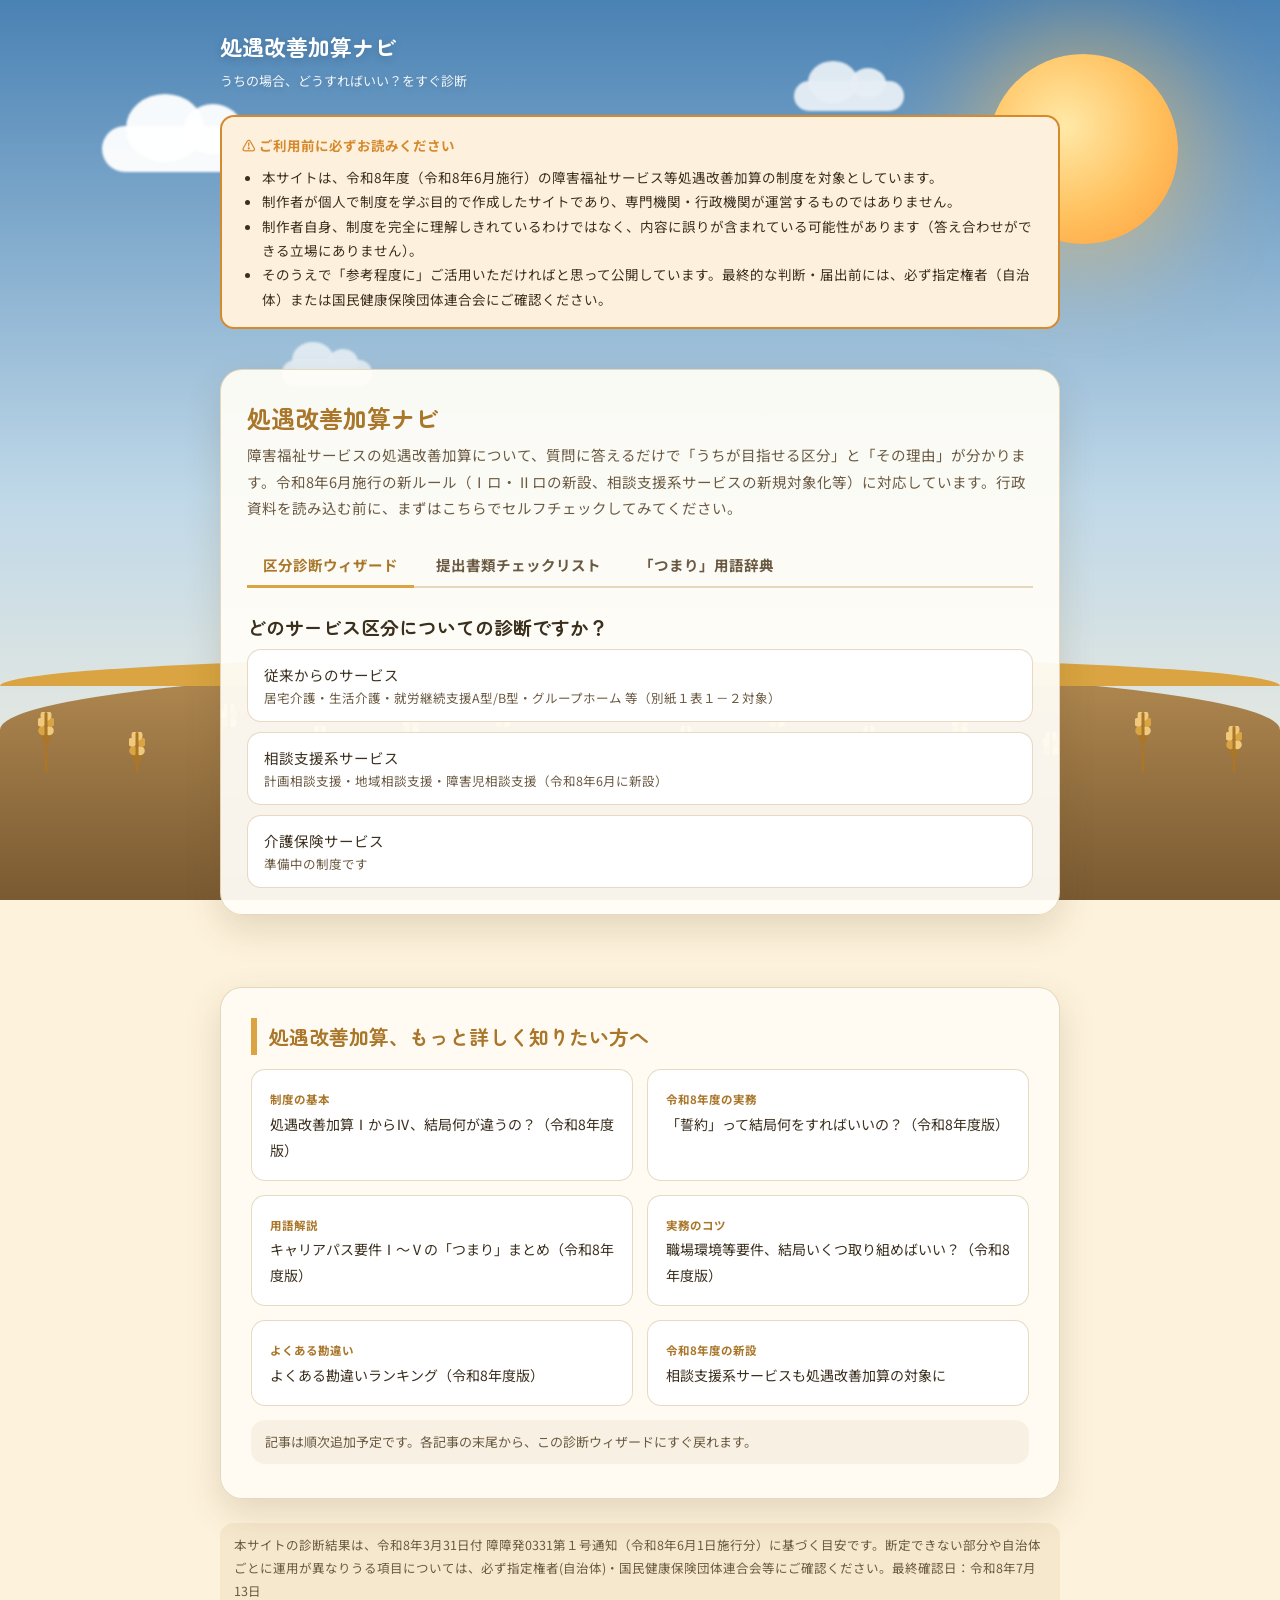
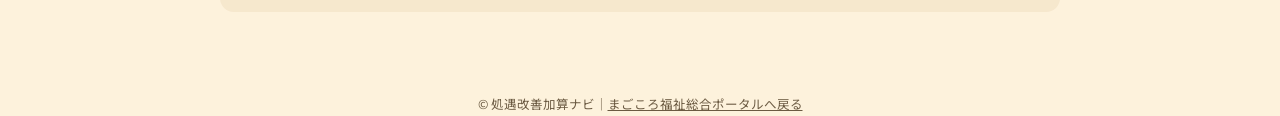
==== index.html @ 767fd391 "Update index.html" ====
<!DOCTYPE html>
<html lang="ja">
<head>
<meta charset="UTF-8">
<meta name="viewport" content="width=device-width, initial-scale=1.0">
<title>処遇改善加算ナビ｜うちの場合どうすればいいか、すぐ分かる（令和8年度版）</title>
<meta name="description" content="障害福祉サービスの処遇改善加算(Ⅰイ・Ⅰロ・Ⅱイ・Ⅱロ・Ⅲ・Ⅳ、令和8年度改定対応)、うちの事業所はどの区分を目指せばいいか、質問に答えるだけで診断できる無料ツールです。相談支援系サービスの新規対象化にも対応。">

<!-- ▼テスト中はnoindexを必ず設置。本番反映時にこの行を削除 -->
<meta name="robots" content="noindex, nofollow">

<!-- ▼正規URL(仮)。サブドメイン確定後、一括で本番URLに置換 -->
<link rel="canonical" href="https://shogu-kaizen.pray-power-is-god-and-cocoro.com/">

<!-- ▼favicon(ファイルは後日追加予定。設置コードのみ先行) -->
<link rel="icon" href="favicon.ico" type="image/x-icon">

<link rel="preconnect" href="https://fonts.googleapis.com">
<link rel="preconnect" href="https://fonts.gstatic.com" crossorigin>
<link href="https://fonts.googleapis.com/css2?family=Zen+Maru+Gothic:wght@500;700&family=Noto+Sans+JP:wght@400;500;700&display=swap" rel="stylesheet">

<link rel="stylesheet" href="style.css?v=2">
</head>
<body>

<!-- 背景シーン(固定・パララックス) -->
<div id="bg-scene" aria-hidden="true">
  <div class="parallax-sky">
    <div class="sun-glow"></div>
    <div class="cloud cloud-a"></div>
    <div class="cloud cloud-b"></div>
    <div class="cloud cloud-c"></div>
    <div class="cloud cloud-d"></div>
  </div>
  <div class="parallax-ground">
    <div class="ground"></div>
    <div class="grain-row" id="grain-row"><!-- JSで稲穂を生成 --></div>
  </div>
</div>

<header class="site-header">
  <div class="brand">
    処遇改善加算ナビ
    <span>うちの場合、どうすればいい？をすぐ診断</span>
  </div>
</header>

<div class="disclaimer-banner">
  <div class="inner">
    <strong>⚠️ ご利用前に必ずお読みください</strong>
    <ul>
      <li>本サイトは、令和8年度（令和8年6月施行）の障害福祉サービス等処遇改善加算の制度を対象としています。</li>
      <li>制作者が個人で制度を学ぶ目的で作成したサイトであり、専門機関・行政機関が運営するものではありません。</li>
      <li>制作者自身、制度を完全に理解しきれているわけではなく、内容に誤りが含まれている可能性があります（答え合わせができる立場にありません）。</li>
      <li>そのうえで「参考程度に」ご活用いただければと思って公開しています。最終的な判断・届出前には、必ず指定権者（自治体）または国民健康保険団体連合会にご確認ください。</li>
    </ul>
  </div>
</div>

<main class="wrap">

  <section class="tool-card">
    <h1>処遇改善加算ナビ</h1>
    <p class="lede">障害福祉サービスの処遇改善加算について、質問に答えるだけで「うちが目指せる区分」と「その理由」が分かります。令和8年6月施行の新ルール（Ⅰロ・Ⅱロの新設、相談支援系サービスの新規対象化等）に対応しています。行政資料を読み込む前に、まずはこちらでセルフチェックしてみてください。</p>

    <div class="tab-nav" role="tablist">
      <button class="tab-btn is-active" data-tab="wizard" role="tab" aria-selected="true">区分診断ウィザード</button>
      <button class="tab-btn" data-tab="checklist" role="tab" aria-selected="false">提出書類チェックリスト</button>
      <button class="tab-btn" data-tab="glossary" role="tab" aria-selected="false">「つまり」用語辞典</button>
    </div>

    <!-- ① 区分診断ウィザード -->
    <div class="tab-panel is-active" id="panel-wizard">
      <div id="wizard-root"><!-- script.jsが描画 --></div>
    </div>

    <!-- ② 提出書類チェックリスト -->
    <div class="tab-panel" id="panel-checklist">
      <div id="checklist-root"><!-- script.jsが描画 --></div>
    </div>

    <!-- ③ 「つまり」用語辞典(先行で数語のみ設置) -->
    <div class="tab-panel" id="panel-glossary">
      <div class="accordion-group">
        <details class="glossary-item">
          <summary>キャリアパス要件Ⅰとは</summary>
          <p>正式には「任用要件・賃金体系の整備等」。つまり――役職や職務内容に応じて「誰がどう昇進していくか」「給与はどう決まるか」を、書面のルールとして決めて、全職員に周知しておくことです。就業規則や内規に明文化されていることが条件になります。令和8年度は、⑧令和8年度特例要件を満たす事業所に限り、誓約による猶予が使えます。</p>
        </details>
        <details class="glossary-item">
          <summary>「誓約」とは（令和8年度は条件つきに変更）</summary>
          <p>つまり――「今はまだ要件を満たしていないけれど、令和9年3月末までに整備します」と計画書で約束することです。ただし令和8年度は、キャリアパス要件Ⅰ〜Ⅲと職場環境等要件（全体14以上の水準）の誓約は、「⑧令和8年度特例要件」を満たす事業所に限られます。一方、キャリアパス要件Ⅳ（460万円要件）と、職場環境等要件（全体8以上の水準）の誓約は、条件なくどの事業所でも使えます。令和7年度までとルールが変わっているので注意してください。</p>
        </details>
        <details class="glossary-item">
          <summary>令和8年度特例要件とは</summary>
          <p>つまり――Ⅰロ・Ⅱロという上位区分を目指すための追加要件です。「生産性向上の取組を5つ以上（うち⑱・㉑は必須）実施する」または「社会福祉連携推進法人に所属する」のいずれかに加えて、「処遇改善加算Ⅱロ相当額の2分の1以上を基本給等の改善に充てる」ことが必要です。この要件を満たすと、キャリアパス要件Ⅰ〜Ⅲや職場環境等要件（全体14以上水準）の誓約も使えるようになります。</p>
        </details>
        <details class="glossary-item">
          <summary>職場環境等要件とは</summary>
          <p>つまり――「入職促進」「資質向上」「両立支援」「腰痛対策」「やりがい醸成」「生産性向上」の区分ごとに、実際に取り組んでいることを一定数チェックする要件です。処遇改善加算Ⅲ・Ⅳは各区分1つ以上（生産性向上2つ以上）かつ全体で8以上、ⅠとⅡは各区分1つ以上（生産性向上2つ以上）かつ全体で14以上が必要です。</p>
        </details>
        <details class="glossary-item">
          <summary>キャリアパス要件Ⅱとは</summary>
          <p>正式には「研修の実施等」。つまり――職員と話し合いながら、資質向上の目標や研修計画を作り、実際に研修を行うか研修の機会を確保して、全職員に周知しておくことです。</p>
        </details>
        <details class="glossary-item">
          <summary>キャリアパス要件Ⅲとは</summary>
          <p>正式には「昇給の仕組みの整備等」。つまり――経験年数や資格、あるいは人事評価などの基準に基づいて、昇給する仕組みを設けておくことです。</p>
        </details>
        <details class="glossary-item">
          <summary>キャリアパス要件Ⅳとは（440万円→460万円に引き上げ）</summary>
          <p>つまり――事業所の中に、改善後の賃金が年額460万円以上となる職員を1人以上つくる、という要件です（令和7年度までは440万円でした）。誓約による猶予も使えます。また、職場環境等要件で「全体14以上」を実施していれば、この要件自体を満たしたものとみなす代替ルールが令和8年度から新設されました。</p>
        </details>
        <details class="glossary-item">
          <summary>キャリアパス要件Ⅴ(配置等要件)とは</summary>
          <p>つまり――福祉専門職員配置等加算（居宅介護・重度訪問介護・同行援護・行動援護の場合は特定事業所加算）の届出をしていることを指します。ただし、重度障害者等包括支援・施設入所支援・短期入所・就労定着支援・居宅訪問型児童発達支援・保育所等訪問支援の6サービスは、この要件自体が不要とされています。</p>
        </details>
        <details class="glossary-item">
          <summary>経験・技能のある福祉・介護職員とは</summary>
          <p>つまり――介護福祉士・社会福祉士・精神保健福祉士・保育士のいずれかの資格を持つ人や、サービス管理責任者・児童発達支援管理責任者・サービス提供責任者など、専門性の高い役割を担っている人のうち、勤続10年以上を基本とする職員のことです。賃金改善では、この人たちへの重点的な配分が基本とされています。</p>
        </details>
        <details class="glossary-item">
          <summary>相談支援系サービスの新規対象化とは</summary>
          <p>つまり――令和8年6月から、計画相談支援・地域相談支援・障害児相談支援が、初めて処遇改善加算の対象になったということです。加算率は一律5.1%で、「⑧令和8年度特例要件」または「キャリアパス要件Ⅰ・Ⅱ＋職場環境等要件（処遇改善加算Ⅳ準拠の水準）」のいずれかを満たせば算定できます。</p>
        </details>
      </div>
      <p class="disclaimer-note">用語辞典は今後追加していく予定です🌾 個別の記事ページでも、より詳しく解説しています。</p>
    </div>

  </section>

  <!-- ▼Googleアドセンス設置枠(1)：サイト公開・審査通過後にコメントを解除してください
  <div class="ad-section">
    <p class="ad-label">広告</p>
    <ins class="adsbygoogle"
         style="display:block; text-align:center;"
         data-ad-layout="in-article"
         data-ad-format="fluid"
         data-ad-client="ca-pub-2908004621823900"
         data-ad-slot="5820083954"></ins>
    <script>
         (adsbygoogle = window.adsbygoogle || []).push({});
    </script>
  </div>
  -->

  <!-- SEO記事への導線 -->
  <div class="article-flow">
    <section class="glass-section">
      <h2>処遇改善加算、もっと詳しく知りたい方へ</h2>
      <div class="article-card-grid">
        <a class="article-card" href="column-01.html">
          <span class="cat">制度の基本</span><br>
          処遇改善加算ⅠからⅣ、結局何が違うの？（令和8年度版）
        </a>
        <a class="article-card" href="column-02.html">
          <span class="cat">令和8年度の実務</span><br>
          「誓約」って結局何をすればいいの？（令和8年度版）
        </a>
        <a class="article-card" href="column-03.html">
          <span class="cat">用語解説</span><br>
          キャリアパス要件Ⅰ〜Ⅴの「つまり」まとめ（令和8年度版）
        </a>
        <a class="article-card" href="column-04.html">
          <span class="cat">実務のコツ</span><br>
          職場環境等要件、結局いくつ取り組めばいい？（令和8年度版）
        </a>
        <a class="article-card" href="column-05.html">
          <span class="cat">よくある勘違い</span><br>
          よくある勘違いランキング（令和8年度版）
        </a>
        <a class="article-card" href="column-06.html">
          <span class="cat">令和8年度の新設</span><br>
          相談支援系サービスも処遇改善加算の対象に
        </a>
      </div>
      <p class="section-note">記事は順次追加予定です。各記事の末尾から、この診断ウィザードにすぐ戻れます。</p>
    </section>
  </div>

  <p class="disclaimer-note" style="margin-top:24px;">
    本サイトの診断結果は、令和8年3月31日付 障障発0331第１号通知（令和8年6月1日施行分）に基づく目安です。断定できない部分や自治体ごとに運用が異なりうる項目については、必ず指定権者(自治体)・国民健康保険団体連合会等にご確認ください。最終確認日：令和8年7月13日
  </p>

</main>

<footer class="site-footer">
  <p>© 処遇改善加算ナビ｜<a href="https://for-welfare.pray-power-is-god-and-cocoro.com/portal/">まごころ福祉総合ポータルへ戻る</a></p>
</footer>

<button id="page-top" aria-label="トップに戻る">↑</button>

<script src="script.js"></script>
</body>
</html>
---- style.css ----
/* =========================================
   処遇改善加算ナビ｜style.css
   ベース：相談支援ノートのCSS構造を継承
   変更点：クローバー畑（緑）→ 稲穂畑（琥珀・黄金）テーマ
   「処遇改善（加算）＝実りを収穫する」イメージ
   ========================================= */

/* -----------------------------------------
   1. デザイントークン
   ----------------------------------------- */
:root {
  /* 空・太陽（実りの季節＝秋の夕方寄りの空に） */
  --sky-top:      #4A82B4;
  --sky-mid:      #BFD8E8;
  --sky-low:      #FDF2DC;
  --sun-core:     #FFE9A8;
  --sun-mid:      #FFC15E;
  --sun-edge:     #FF9D3D;

  /* 土手・大地 */
  --earth-top:    #B08850;
  --earth-bottom: #7A5A32;

  /* 稲穂（クローバーの代わり） */
  --grain-main:   #D9A441;
  --grain-dark:   #A9762A;
  --grain-light:  #F0C97A;

  /* テキスト・UI */
  --text-main:    #3B2F1E;
  --text-sub:     #6B5A42;
  --card-bg:      rgba(255, 253, 247, 0.94);
  --card-bg-soft: rgba(255, 253, 247, 0.86);
  --card-border:  rgba(169, 118, 42, 0.28);
  --accent:       #E8834A;
  --accent-dark:  #C96A36;
  --danger:       #C24B3F;
  --danger-bg:    #FBE8E5;
  --warn:         #D68A2E;
  --warn-bg:      #FDF1DE;
  --radius-lg:    22px;
  --radius-md:    14px;
  --shadow-card:  0 14px 36px rgba(90, 66, 30, 0.16);
  --section-gap:  72px;
}

/* -----------------------------------------
   2. リセット & ベース
   ----------------------------------------- */
*, *::before, *::after { box-sizing: border-box; margin: 0; padding: 0; }
html { scroll-behavior: smooth; }

body {
  font-family: "Noto Sans JP", "Hiragino Sans", Meiryo, sans-serif;
  color: var(--text-main);
  line-height: 1.85;
  font-size: 16px;
  background: var(--sky-low);
  overflow-x: hidden;
}

h1, h2, h3, .brand {
  font-family: "Zen Maru Gothic", "Noto Sans JP", sans-serif;
}

a { color: inherit; text-decoration: none; }
img, svg { max-width: 100%; display: block; }
button { font-family: inherit; cursor: pointer; }
input, select { font-family: inherit; }

.visually-hidden {
  position: absolute; width: 1px; height: 1px;
  overflow: hidden; clip: rect(0 0 0 0); white-space: nowrap;
}

/* -----------------------------------------
   3. 背景シーン（固定・パララックス）
   script.jsが .parallax-sky / .parallax-ground に
   スクロール量に応じたtransformを与え、奥行きを出す。
   ----------------------------------------- */
#bg-scene {
  position: fixed;
  top: 0; left: 0;
  width: 100vw;
  height: 100vh;
  z-index: 0;
  overflow: hidden;
  pointer-events: none;
  background: linear-gradient(
    to bottom,
    var(--sky-top) 0%,
    var(--sky-mid) 55%,
    var(--sky-low) 100%
  );
}

.parallax-sky,
.parallax-ground {
  position: absolute;
  inset: 0;
  will-change: transform;
}

/* 太陽 */
.sun-glow {
  position: absolute;
  top: 6%;
  right: 8%;
  width: 190px;
  height: 190px;
  border-radius: 50%;
  background: radial-gradient(circle at 40% 38%, var(--sun-core) 0%, var(--sun-mid) 55%, var(--sun-edge) 100%);
  box-shadow: 0 0 90px 30px rgba(255, 193, 94, 0.45);
  animation: sunPulse 6s ease-in-out infinite;
}
@keyframes sunPulse {
  0%, 100% { transform: scale(1); box-shadow: 0 0 90px 30px rgba(255, 193, 94, 0.45); }
  50%      { transform: scale(1.045); box-shadow: 0 0 110px 40px rgba(255, 193, 94, 0.55); }
}

/* 雲 */
.cloud {
  position: absolute;
  background: rgba(255, 255, 255, 0.95);
  border-radius: 60px;
  filter: blur(1px);
}
.cloud::before, .cloud::after {
  content: '';
  position: absolute;
  background: rgba(255, 255, 255, 0.95);
  border-radius: 50%;
}
.cloud-a { width: 170px; height: 46px; top: 14%; left: 8%;  animation: drift 46s linear infinite; }
.cloud-a::before { width: 78px; height: 68px; top: -32px; left: 24px; }
.cloud-a::after  { width: 58px; height: 50px; top: -22px; left: 82px; }

.cloud-b { width: 130px; height: 36px; top: 24%; left: 42%; opacity: .9; animation: drift 60s linear infinite reverse; }
.cloud-b::before { width: 60px; height: 52px; top: -24px; left: 18px; }
.cloud-b::after  { width: 44px; height: 38px; top: -16px; left: 68px; }

.cloud-c { width: 110px; height: 30px; top: 9%; left: 62%; opacity: .85; animation: drift 52s linear infinite; }
.cloud-c::before { width: 50px; height: 42px; top: -20px; left: 14px; }
.cloud-c::after  { width: 36px; height: 30px; top: -13px; left: 56px; }

.cloud-d { width: 90px; height: 26px; top: 40%; left: 22%; opacity: .7; animation: drift 68s linear infinite reverse; }
.cloud-d::before { width: 42px; height: 36px; top: -18px; left: 10px; }
.cloud-d::after  { width: 30px; height: 26px; top: -11px; left: 46px; }

@keyframes drift {
  from { transform: translateX(-40px); }
  to   { transform: translateX(calc(100vw + 40px)); }
}

/* 土手・大地（常に画面下端に固定） */
.ground {
  position: absolute;
  left: 0; right: 0; bottom: 0;
  height: 230px;
  background: linear-gradient(to bottom, var(--earth-top) 0%, var(--earth-bottom) 100%);
  border-radius: 45% 45% 0 0 / 60px 60px 0 0;
}
.ground::before {
  content: '';
  position: absolute;
  top: -14px; left: 0; right: 0;
  height: 30px;
  background: var(--grain-main);
  border-radius: 50% 50% 0 0 / 100% 100% 0 0;
}

/* 稲穂（クローバーの代わり） */
.grain-row {
  position: absolute;
  bottom: 128px;
  left: 0; right: 0;
  height: 100px;
  display: flex;
  justify-content: space-around;
  align-items: flex-end;
}
.grain {
  position: relative;
  width: 14px;
  height: 60px;
  transform-origin: bottom center;
  animation: sway 4.5s ease-in-out infinite;
}
/* 茎 */
.grain::after {
  content: '';
  position: absolute;
  bottom: 0; left: 50%;
  width: 3px; height: 100%;
  background: var(--grain-dark);
  transform: translateX(-50%);
  border-radius: 2px;
}
/* 穂（粒を積み重ねて表現） */
.grain::before {
  content: '';
  position: absolute;
  top: 0; left: 50%;
  width: 16px; height: 34px;
  background:
    radial-gradient(circle at 50% 10%, var(--grain-light) 0 5px, transparent 6px),
    radial-gradient(circle at 20% 30%, var(--grain-light) 0 4px, transparent 5px),
    radial-gradient(circle at 80% 30%, var(--grain-main) 0 4px, transparent 5px),
    radial-gradient(circle at 30% 55%, var(--grain-main) 0 4px, transparent 5px),
    radial-gradient(circle at 70% 55%, var(--grain-light) 0 4px, transparent 5px),
    radial-gradient(circle at 50% 78%, var(--grain-dark) 0 4px, transparent 5px);
  transform: translateX(-50%);
}
.grain:nth-child(2n)   { animation-delay: .6s;  height: 46px; }
.grain:nth-child(3n)   { animation-delay: 1.2s; height: 68px; }
.grain:nth-child(4n+1) { animation-delay: 1.8s; }
.grain:nth-child(5n+2) { animation-delay: 2.4s; height: 40px; }
@keyframes sway {
  0%, 100% { transform: rotate(-3deg); }
  50%      { transform: rotate(3deg); }
}

/* 動きを抑えたい人向け（アクセシビリティ） */
@media (prefers-reduced-motion: reduce) {
  .sun-glow, .cloud, .grain { animation: none !important; }
  .parallax-sky, .parallax-ground { transform: none !important; }
}

/* -----------------------------------------
   4. レイアウト共通
   ----------------------------------------- */
.wrap {
  position: relative;
  z-index: 1;
  max-width: 880px;
  margin: 0 auto;
  padding: 0 20px 50px;
}

header.site-header {
  position: relative;
  z-index: 2;
  padding: 26px 20px 0;
  max-width: 880px;
  margin: 0 auto;
}
.brand {
  font-size: 22px;
  font-weight: 700;
  color: #fff;
  text-shadow: 0 2px 10px rgba(0,0,0,0.18);
}
.brand span {
  display: block;
  font-family: "Noto Sans JP", sans-serif;
  font-size: 13px;
  font-weight: 400;
  opacity: .92;
  margin-top: 2px;
}

/* -----------------------------------------
   5. ツールカード（最上部・常時利用エリア）
   ----------------------------------------- */
.tool-card {
  position: relative;
  z-index: 2;
  margin-top: 40px;
  background: var(--card-bg);
  border: 1px solid var(--card-border);
  border-radius: var(--radius-lg);
  box-shadow: var(--shadow-card);
  padding: 30px 26px 26px;
}
.tool-card h1 {
  font-size: 24px;
  line-height: 1.5;
  color: var(--grain-dark);
  margin-bottom: 6px;
}
.tool-card .lede {
  color: var(--text-sub);
  font-size: 14.5px;
  margin-bottom: 22px;
}

/* タブ切り替え（診断／チェックリスト／用語辞典） */
.tab-nav {
  display: flex;
  gap: 6px;
  border-bottom: 2px solid var(--card-border);
  margin-bottom: 22px;
  flex-wrap: wrap;
}
.tab-btn {
  background: transparent;
  border: none;
  padding: 10px 16px;
  font-size: 14.5px;
  font-weight: 700;
  color: var(--text-sub);
  border-bottom: 3px solid transparent;
  margin-bottom: -2px;
}
.tab-btn.is-active {
  color: var(--grain-dark);
  border-bottom-color: var(--grain-main);
}
.tab-panel { display: none; }
.tab-panel.is-active { display: block; }

.tool-form {
  display: grid;
  grid-template-columns: repeat(4, 1fr);
  gap: 12px;
  align-items: end;
}
.field { display: flex; flex-direction: column; gap: 6px; }
.field label { font-size: 12.5px; color: var(--text-sub); font-weight: 700; }
.field input, .field select {
  border: 1px solid var(--card-border);
  border-radius: var(--radius-md);
  padding: 10px 12px;
  font-size: 14.5px;
  background: #fff;
  color: var(--text-main);
}
.field input:focus, .field select:focus,
button:focus-visible {
  outline: 3px solid var(--grain-light);
  outline-offset: 1px;
}

.btn {
  border: none;
  border-radius: var(--radius-md);
  padding: 11px 18px;
  font-size: 14.5px;
  font-weight: 700;
  transition: transform .15s ease, box-shadow .15s ease;
}
.btn:hover { transform: translateY(-1px); }
.btn-primary { background: var(--accent); color: #fff; }
.btn-primary:hover { background: var(--accent-dark); }
.btn-ghost {
  background: transparent;
  color: var(--grain-dark);
  border: 1px solid var(--card-border);
}
.btn-ghost:hover { background: rgba(169,118,42,0.1); }
.btn-row { display: flex; gap: 10px; margin-top: 16px; flex-wrap: wrap; }

.disclaimer-note {
  margin-top: 16px;
  font-size: 12.5px;
  color: var(--text-sub);
  background: rgba(169,118,42,0.08);
  border-radius: var(--radius-md);
  padding: 10px 14px;
}

/* 診断ウィザード専用 */
.wizard-step { display: none; }
.wizard-step.is-active { display: block; }
.wizard-progress {
  font-size: 12.5px;
  color: var(--text-sub);
  margin-bottom: 14px;
  font-weight: 700;
}
.choice-list { display: flex; flex-direction: column; gap: 10px; margin-top: 4px; }
.choice-btn {
  text-align: left;
  background: #fff;
  border: 1.5px solid var(--card-border);
  border-radius: var(--radius-md);
  padding: 14px 16px;
  font-size: 14.5px;
  color: var(--text-main);
  transition: border-color .15s ease, background .15s ease;
}
.choice-btn:hover { border-color: var(--grain-main); background: rgba(169,118,42,0.06); }
.choice-btn .sub { display: block; font-size: 12.5px; color: var(--text-sub); margin-top: 3px; font-weight: 400; }

.wizard-result {
  background: rgba(169,118,42,0.08);
  border: 1.5px solid var(--grain-main);
  border-radius: var(--radius-md);
  padding: 18px 20px;
  margin-top: 6px;
}
.wizard-result .result-grade {
  font-size: 26px;
  font-weight: 700;
  color: var(--grain-dark);
}
.wizard-result .result-reason { font-size: 14px; color: var(--text-main); margin-top: 8px; }
.reason-list { margin: 10px 0 0 0; padding-left: 20px; }
.reason-list li { font-size: 13.5px; margin-bottom: 4px; }

/* 一覧テーブル */
.entry-table-wrap { margin-top: 22px; overflow-x: auto; }
table.entries {
  width: 100%;
  border-collapse: collapse;
  font-size: 14px;
}
table.entries th, table.entries td {
  text-align: left;
  padding: 10px 12px;
  border-bottom: 1px solid rgba(169,118,42,0.2);
  white-space: nowrap;
}
table.entries th { color: var(--text-sub); font-weight: 700; font-size: 12.5px; }
tr.row-urgent  { background: var(--danger-bg); }
tr.row-warning { background: var(--warn-bg); }
.tag {
  display: inline-block;
  padding: 2px 9px;
  border-radius: 999px;
  font-size: 11.5px;
  font-weight: 700;
}
.tag-urgent  { background: var(--danger); color: #fff; }
.tag-warning { background: var(--warn); color: #fff; }
.tag-ok      { background: var(--grain-main); color: #fff; }
.delete-btn {
  background: none; border: none;
  color: var(--text-sub);
  font-size: 13px;
  text-decoration: underline;
}
.empty-state {
  margin-top: 18px;
  font-size: 13.5px;
  color: var(--text-sub);
  text-align: center;
  padding: 18px;
  border: 1px dashed var(--card-border);
  border-radius: var(--radius-md);
}

/* 広告枠（Googleアドセンス用）
   文章用のカード状セクションのスタイルをそのまま当てると、
   スマホで「広告よりも背景の箱の方が大きい」見た目になるため、
   背景・影・余白を打ち消す専用クラスを用意する。 */
.ad-section {
  margin: 28px 0;
  background: transparent;
  box-shadow: none;
  padding: 0;
  text-align: center;
  overflow: hidden;
}
.ad-section .ad-label {
  font-size: 11px;
  color: var(--text-sub);
  margin-bottom: 6px;
  letter-spacing: .05em;
}

/* 提出書類チェックリスト */
.checklist-select-row {
  display: grid;
  grid-template-columns: 1fr 1fr;
  gap: 12px;
  margin-bottom: 18px;
}
.progress-bar-wrap {
  background: rgba(169,118,42,0.12);
  border-radius: 999px;
  height: 14px;
  overflow: hidden;
  margin: 10px 0 4px;
}
.progress-bar-fill {
  height: 100%;
  background: linear-gradient(to right, var(--grain-main), var(--grain-dark));
  transition: width .25s ease;
}
.progress-label {
  font-size: 13px;
  color: var(--text-sub);
  font-weight: 700;
  text-align: right;
}
.doc-list { display: flex; flex-direction: column; gap: 4px; margin-top: 16px; }
.doc-item {
  display: flex;
  align-items: flex-start;
  gap: 10px;
  padding: 10px 4px;
  border-bottom: 1px solid rgba(169,118,42,0.15);
}
.doc-item:last-child { border-bottom: none; }
.doc-item input[type="checkbox"] {
  margin-top: 3px;
  width: 18px; height: 18px;
  accent-color: var(--grain-main);
  flex-shrink: 0;
}
.doc-item label { font-size: 14px; }
.doc-item .doc-sub { display: block; font-size: 12px; color: var(--text-sub); margin-top: 2px; }

/* 記事ページの「トップページへ戻る」導線（目立たせる） */
.back-to-top-link {
  display: inline-flex;
  align-items: center;
  gap: 8px;
  background: var(--card-bg);
  border: 2px solid var(--grain-main);
  color: var(--grain-dark);
  font-weight: 700;
  font-size: 14.5px;
  padding: 10px 18px;
  border-radius: 999px;
  box-shadow: var(--shadow-card);
  transition: transform .15s ease, background .15s ease, color .15s ease;
}
.back-to-top-link:hover {
  background: var(--grain-main);
  color: #fff;
  transform: translateY(-2px);
}
.back-to-top-row-top { margin-bottom: 22px; }
.back-to-top-row-bottom { margin-top: 30px; }
footer.site-footer .back-to-top-link { margin-top: 6px; }

/* 免責バナー（index.html上部・目立つ表示） */
.disclaimer-banner {
  position: relative;
  z-index: 2;
  max-width: 880px;
  margin: 22px auto 0;
  padding: 0 20px;
}
.disclaimer-banner .inner {
  background: var(--warn-bg);
  border: 2px solid var(--warn);
  border-radius: var(--radius-md);
  padding: 16px 20px;
  font-size: 13.5px;
  color: var(--text-main);
  line-height: 1.8;
}
.disclaimer-banner .inner strong {
  color: var(--warn);
}
.disclaimer-banner ul {
  margin: 8px 0 0 20px;
  padding: 0;
}

/* 準備中バッジ */
.coming-soon {
  text-align: center;
  padding: 30px 16px;
  color: var(--text-sub);
  font-size: 14px;
  border: 1px dashed var(--card-border);
  border-radius: var(--radius-md);
}

/* -----------------------------------------
   6. 記事エリア（ガラス風パネルの連なり）
   ----------------------------------------- */
.article-flow {
  position: relative;
  z-index: 1;
  display: flex;
  flex-direction: column;
  gap: var(--section-gap);
  margin-top: var(--section-gap);
}

.glass-section {
  background: var(--card-bg-soft);
  backdrop-filter: blur(2px);
  border: 1px solid var(--card-border);
  border-radius: var(--radius-lg);
  box-shadow: var(--shadow-card);
  padding: 30px 30px 34px;
}

.glass-section h2 {
  font-size: 20px;
  color: var(--grain-dark);
  border-left: 6px solid var(--grain-main);
  padding-left: 12px;
  margin-bottom: 14px;
}
.glass-section h3 {
  font-size: 16px;
  color: var(--text-main);
  margin: 18px 0 8px;
}
.glass-section p, .glass-section li { color: var(--text-main); font-size: 15px; }
.glass-section ul, .glass-section ol { padding-left: 22px; margin-bottom: 10px; }
.glass-section .section-note {
  margin-top: 14px;
  font-size: 13px;
  color: var(--text-sub);
  background: rgba(169,118,42,0.08);
  border-radius: var(--radius-md);
  padding: 10px 14px;
}

/* 記事一覧カード（トップページからの導線） */
.article-card-grid {
  display: grid;
  grid-template-columns: repeat(2, 1fr);
  gap: 14px;
}
.article-card {
  display: block;
  background: #fff;
  border: 1px solid var(--card-border);
  border-radius: var(--radius-md);
  padding: 16px 18px;
  font-size: 14px;
  color: var(--text-main);
  transition: transform .15s ease, box-shadow .15s ease;
}
.article-card:hover { transform: translateY(-2px); box-shadow: var(--shadow-card); }
.article-card .cat { font-size: 11.5px; color: var(--grain-dark); font-weight: 700; }

.step-list { list-style: none; padding-left: 0; counter-reset: step; }
.step-list li {
  counter-increment: step;
  position: relative;
  padding-left: 40px;
  margin-bottom: 14px;
}
.step-list li::before {
  content: counter(step);
  position: absolute;
  left: 0; top: 0;
  width: 26px; height: 26px;
  border-radius: 50%;
  background: var(--grain-main);
  color: #fff;
  font-weight: 700;
  font-size: 13px;
  display: flex; align-items: center; justify-content: center;
}

/* アコーディオン（FAQ・用語集共通） */
.accordion-group { display: flex; flex-direction: column; }
.faq-item {
  border-bottom: 1px solid rgba(169,118,42,0.2);
  padding: 14px 0;
}
.faq-item:last-child { border-bottom: none; }
.faq-item summary {
  cursor: pointer;
  font-weight: 700;
  color: var(--text-main);
  list-style: none;
  display: flex;
  gap: 8px;
  align-items: flex-start;
}
.faq-item summary::-webkit-details-marker { display: none; }
.faq-item summary::before {
  content: "Q";
  flex-shrink: 0;
  width: 22px; height: 22px;
  border-radius: 50%;
  background: var(--grain-dark);
  color: #fff;
  font-size: 12px;
  font-weight: 700;
  display: flex; align-items: center; justify-content: center;
  margin-top: 1px;
}
.faq-item p {
  margin-top: 10px;
  padding-left: 30px;
  color: var(--text-sub);
  position: relative;
}
.faq-item p::before {
  content: "A";
  position: absolute;
  left: 0; top: 1px;
  width: 22px; height: 22px;
  border-radius: 50%;
  background: var(--accent);
  color: #fff;
  font-size: 12px;
  font-weight: 700;
  display: flex; align-items: center; justify-content: center;
}

/* 用語集アコーディオン（QAより簡素な見た目） */
.glossary-item {
  border-bottom: 1px solid rgba(169,118,42,0.2);
  padding: 12px 0;
}
.glossary-item:last-child { border-bottom: none; }
.glossary-item summary {
  cursor: pointer;
  font-weight: 700;
  color: var(--grain-dark);
  list-style: none;
}
.glossary-item summary::-webkit-details-marker { display: none; }
.glossary-item summary::before { content: "🌾 "; }
.glossary-item p { margin-top: 8px; color: var(--text-sub); padding-left: 22px; }

footer.site-footer {
  position: relative; z-index: 1;
  max-width: 880px;
  margin: 30px auto 0;
  padding: 0 20px;
  font-size: 12.5px;
  color: var(--text-sub);
  text-align: center;
}
footer.site-footer a { text-decoration: underline; }

/* -----------------------------------------
   7. レスポンシブ
   ----------------------------------------- */
@media (max-width: 720px) {
  .tool-form { grid-template-columns: 1fr 1fr; }
  .tool-card { padding: 24px 18px 20px; }
  .glass-section { padding: 24px 18px 28px; }
  .sun-glow { width: 120px; height: 120px; top: 5%; right: 6%; }
  .article-card-grid { grid-template-columns: 1fr; }
  :root { --section-gap: 48px; }
}
@media (max-width: 420px) {
  .tool-form { grid-template-columns: 1fr; }
}
/* -----------------------------------------
   8. トップに戻るボタン
   ----------------------------------------- */
#page-top {
  position: fixed;
  bottom: 28px;
  right: 28px;
  width: 52px;
  height: 52px;
  background: var(--card-bg);
  border: 2.5px solid var(--grain-main);
  border-radius: 50%;
  color: var(--grain-dark);
  font-size: 22px;
  font-weight: bold;
  cursor: pointer;
  z-index: 9000;
  opacity: 0;
  visibility: hidden;
  transform: translateY(14px);
  transition: all 0.35s ease;
  backdrop-filter: blur(6px);
  -webkit-backdrop-filter: blur(6px);
  box-shadow: 0 4px 16px rgba(122, 90, 50, 0.22),
              0 0 0 4px rgba(169, 118, 42, 0.10);
  line-height: 1;
}
#page-top.show {
  opacity: 1;
  visibility: visible;
  transform: translateY(0);
}
#page-top:hover {
  background: var(--grain-main);
  color: #fff;
  box-shadow: 0 8px 24px rgba(122, 90, 50, 0.38),
              0 0 0 6px rgba(169, 118, 42, 0.18);
  transform: translateY(-3px);
}

/* -----------------------------------------
   9. 印刷用スタイル
   ----------------------------------------- */
@media print {
  #bg-scene, header.site-header, .article-flow, footer.site-footer,
  .btn-row, .disclaimer-note, form.tool-form, #page-top, .tab-nav, .ad-section { display: none !important; }
  body { background: #fff; }
  .tool-card { box-shadow: none; border: none; }
  .print-only { display: block !important; }
  table.entries { font-size: 12px; }
}
.print-only { display: none; }
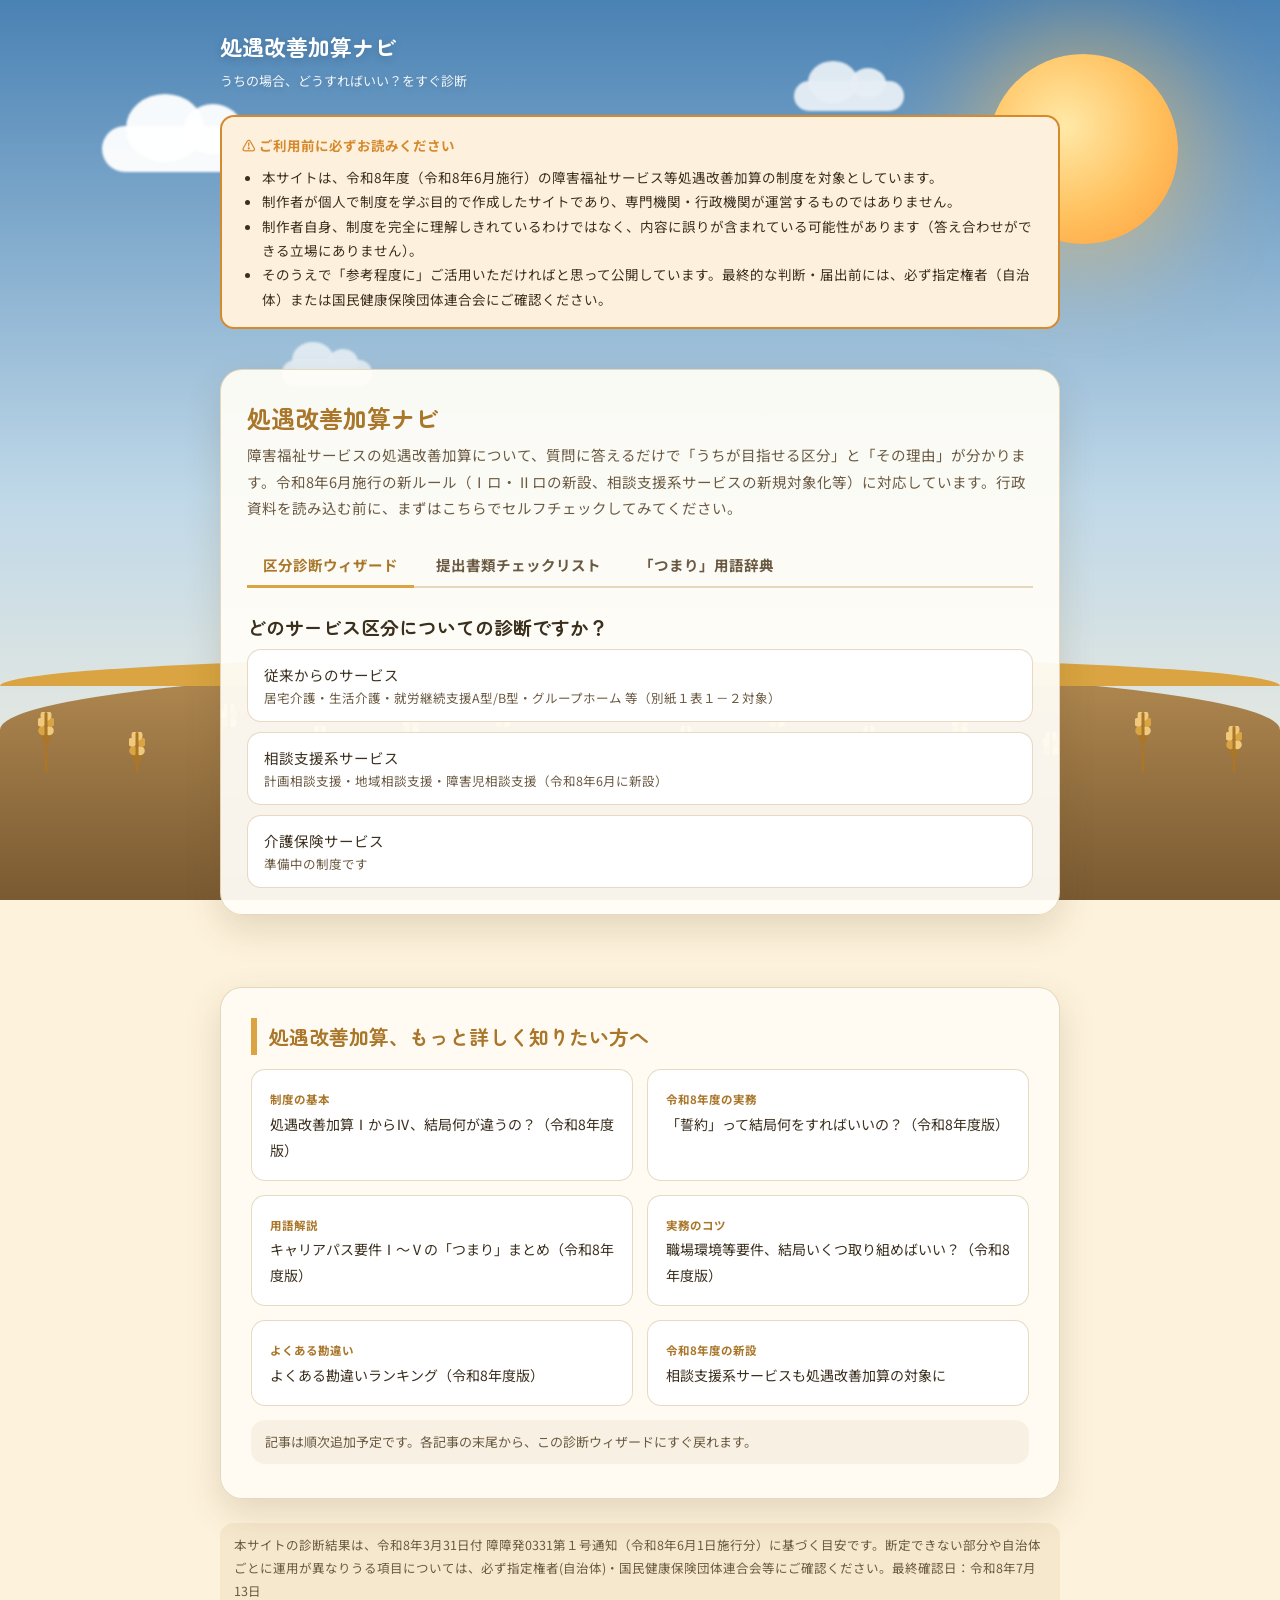
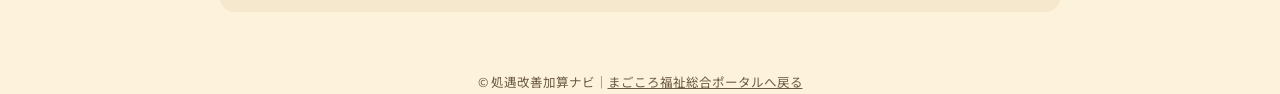
==== commit ea4ca8fe: "Update index.html" ====
--- a/index.html
+++ b/index.html
@@ -19,7 +19,7 @@
 <link rel="preconnect" href="https://fonts.gstatic.com" crossorigin>
 <link href="https://fonts.googleapis.com/css2?family=Zen+Maru+Gothic:wght@500;700&family=Noto+Sans+JP:wght@400;500;700&display=swap" rel="stylesheet">
 
-<link rel="stylesheet" href="style.css?v=2">
+<link rel="stylesheet" href="style.css?v=3">
 </head>
 <body>
 
--- a/style.css
+++ b/style.css
@@ -524,7 +524,7 @@
 }
 .back-to-top-row-top { margin-bottom: 22px; }
 .back-to-top-row-bottom { margin-top: 30px; }
-footer.site-footer .back-to-top-link { margin-top: 6px; }
+footer.site-footer .back-to-top-link { margin-top: 2px; }
 
 /* 免責バナー（index.html上部・目立つ表示） */
 .disclaimer-banner {
@@ -711,7 +711,7 @@
 footer.site-footer {
   position: relative; z-index: 1;
   max-width: 880px;
-  margin: 30px auto 0;
+  margin: 8px auto 0;
   padding: 0 20px;
   font-size: 12.5px;
   color: var(--text-sub);
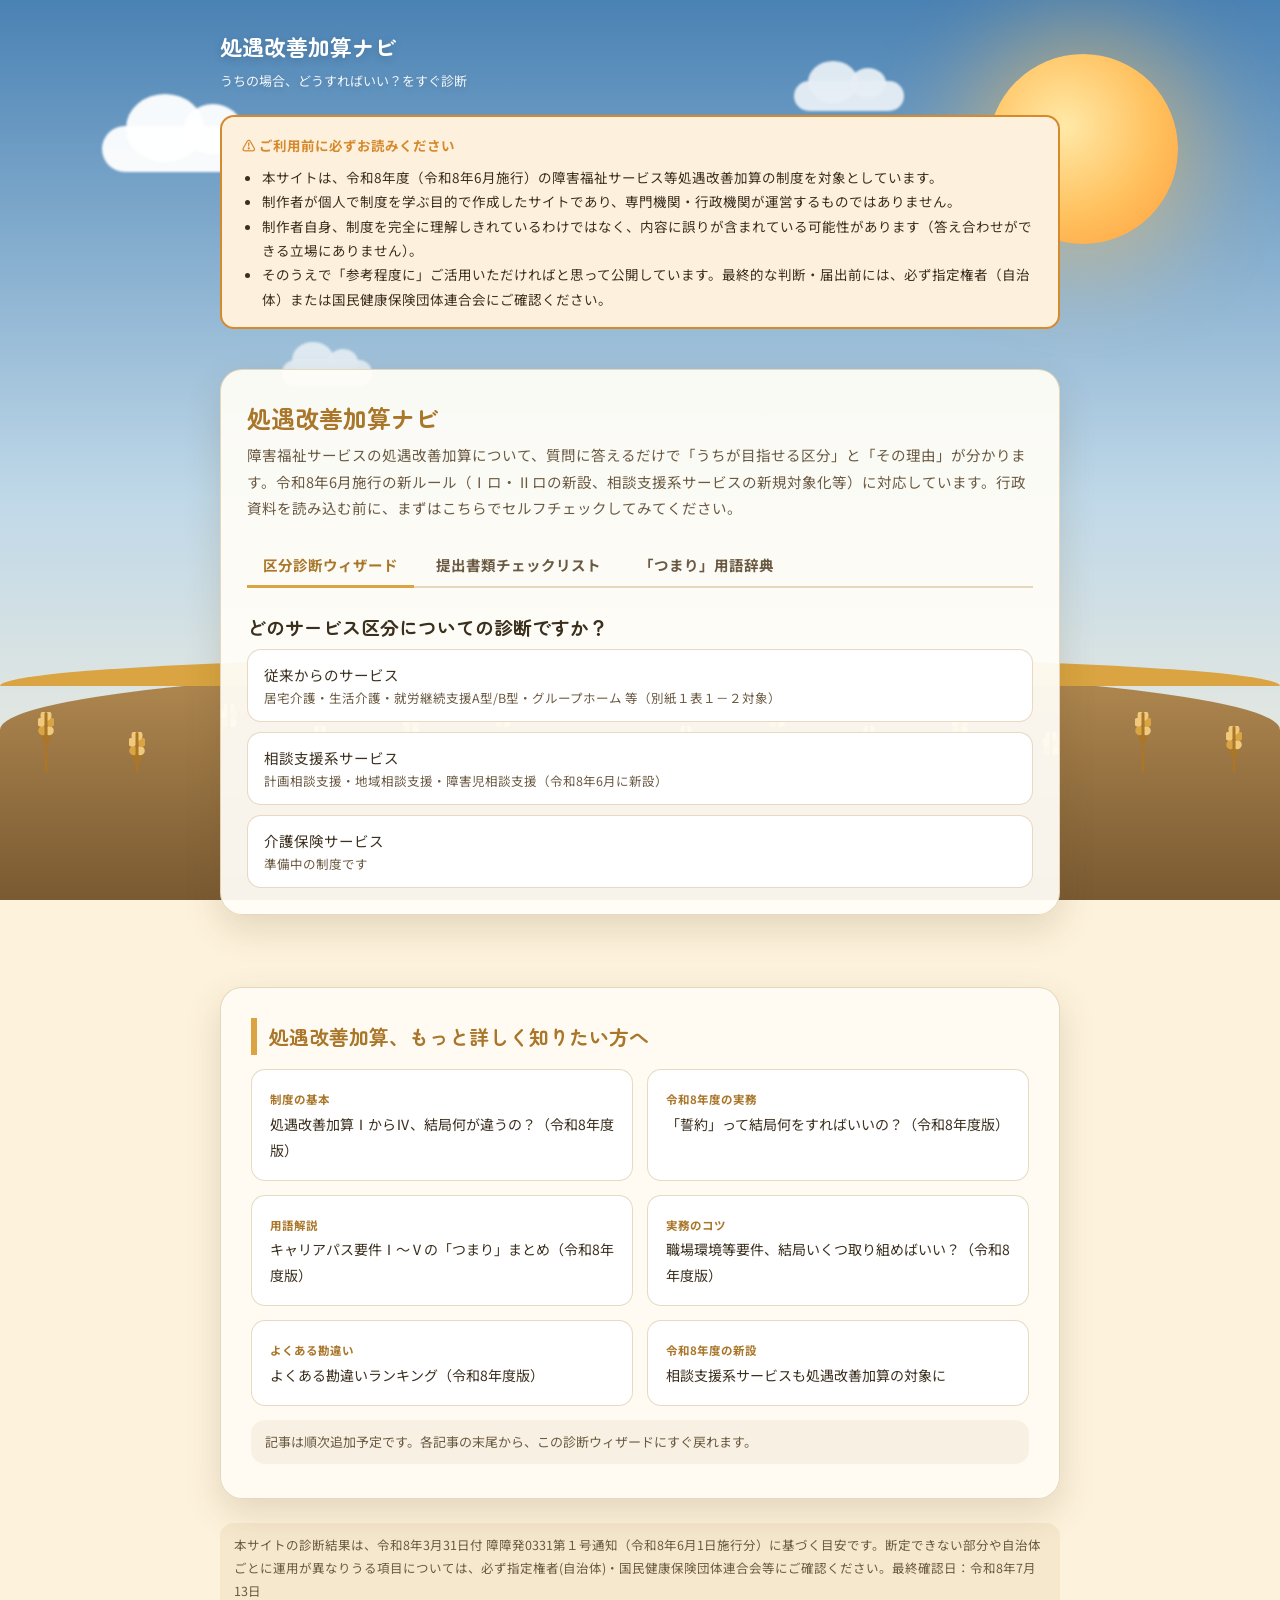
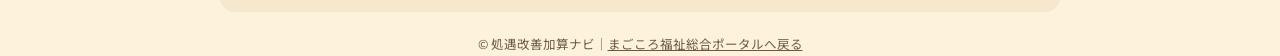
==== commit 5bdbb038: "Update index.html" ====
--- a/index.html
+++ b/index.html
@@ -96,7 +96,7 @@
         </details>
         <details class="glossary-item">
           <summary>職場環境等要件とは</summary>
-          <p>つまり――「入職促進」「資質向上」「両立支援」「腰痛対策」「やりがい醸成」「生産性向上」の区分ごとに、実際に取り組んでいることを一定数チェックする要件です。処遇改善加算Ⅲ・Ⅳは各区分1つ以上（生産性向上2つ以上）かつ全体で8以上、ⅠとⅡは各区分1つ以上（生産性向上2つ以上）かつ全体で14以上が必要です。</p>
+          <p>つまり――「入職促進」「資質向上」「両立支援」「腰痛対策」「やりがい醸成」「生産性向上」の区分ごとに、実際に取り組んでいることを一定数チェックする要件です。処遇改善加算Ⅲ・Ⅳは各区分1つ以上（生産性向上2つ以上）かつ全体で8以上、ⅠとⅡは各区分2つ以上（生産性向上3つ以上、うち⑱現場の課題の見える化は必須）かつ全体で14以上が必要です。</p>
         </details>
         <details class="glossary-item">
           <summary>キャリアパス要件Ⅱとは</summary>
--- a/style.css
+++ b/style.css
@@ -234,7 +234,7 @@
   z-index: 1;
   max-width: 880px;
   margin: 0 auto;
-  padding: 0 20px 50px;
+  padding: 0 20px 20px;
 }
 
 header.site-header {
@@ -523,7 +523,7 @@
   transform: translateY(-2px);
 }
 .back-to-top-row-top { margin-bottom: 22px; }
-.back-to-top-row-bottom { margin-top: 30px; }
+.back-to-top-row-bottom { margin-top: 30px; text-align: center; }
 footer.site-footer .back-to-top-link { margin-top: 2px; }
 
 /* 免責バナー（index.html上部・目立つ表示） */
@@ -711,7 +711,7 @@
 footer.site-footer {
   position: relative; z-index: 1;
   max-width: 880px;
-  margin: 8px auto 0;
+  margin: 0px auto 0;
   padding: 0 20px;
   font-size: 12.5px;
   color: var(--text-sub);
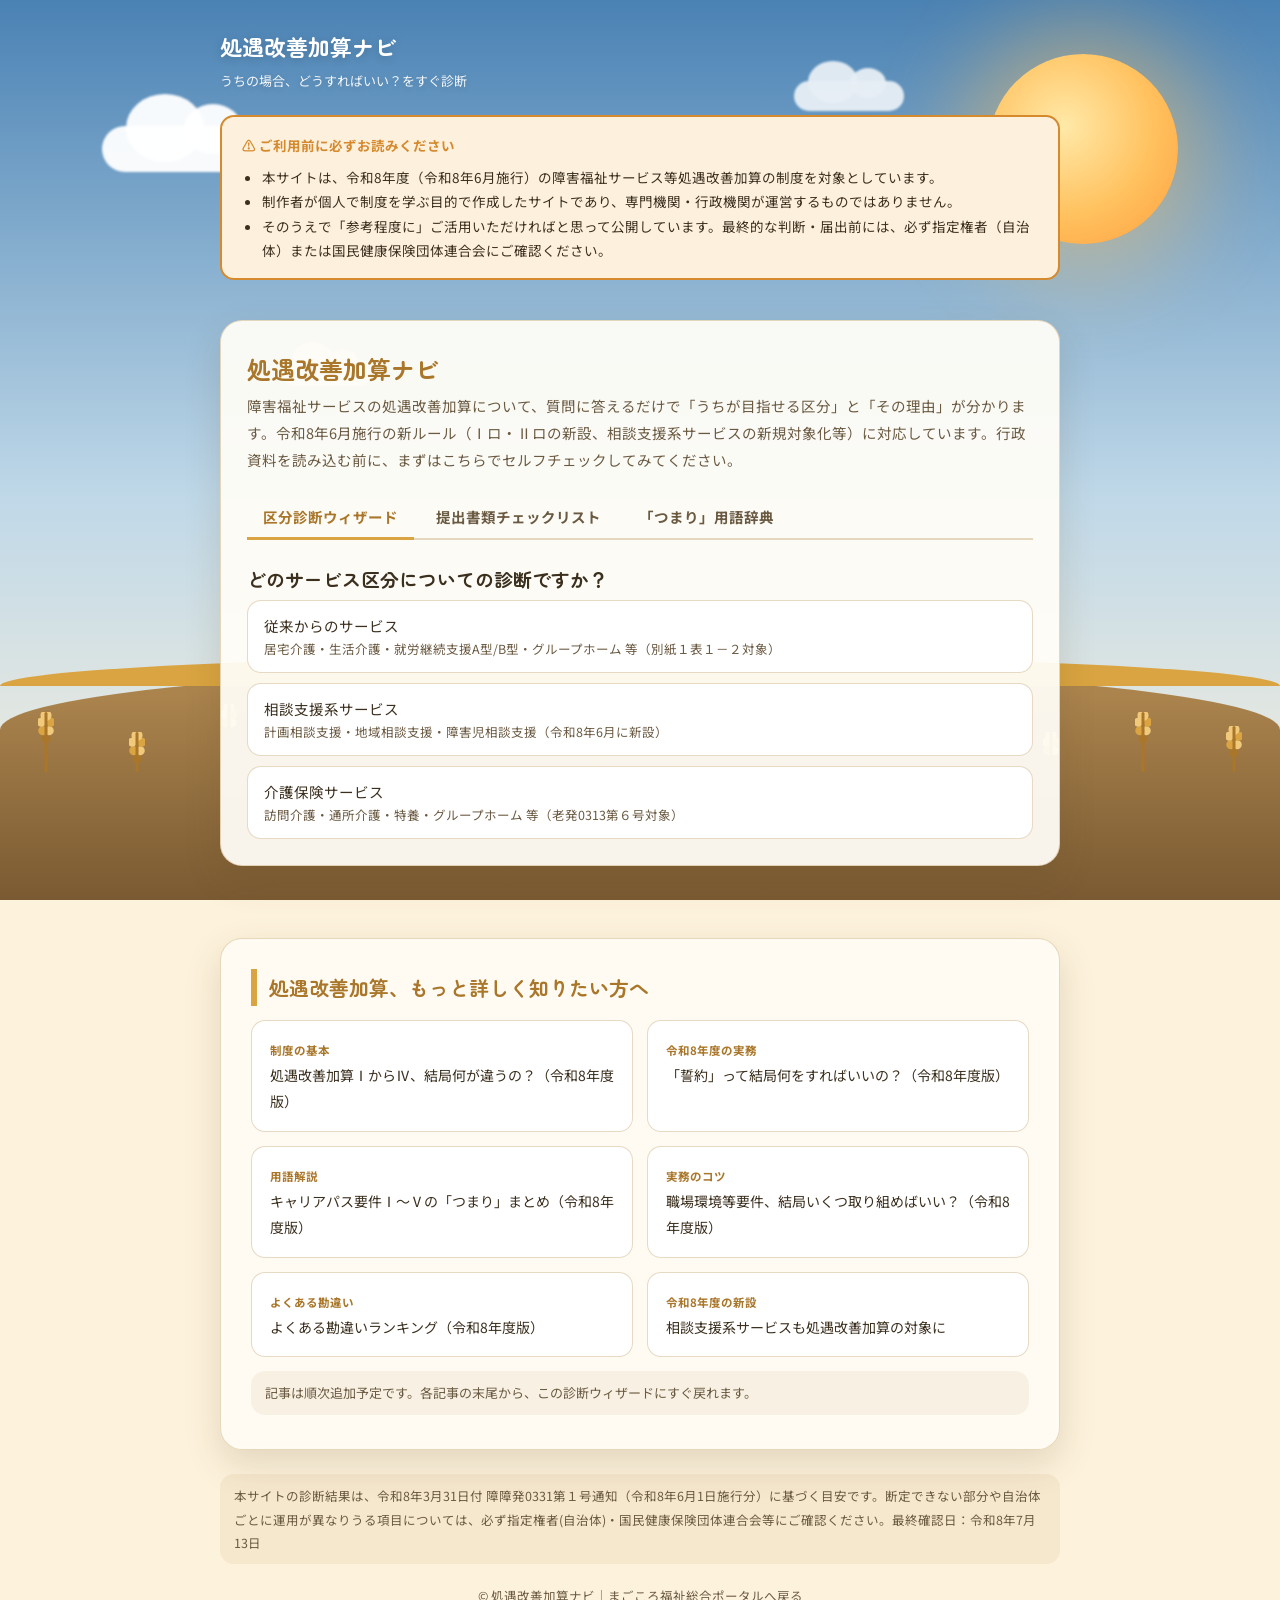
==== commit 9cbbfa88: "Update index.html" ====
--- a/index.html
+++ b/index.html
@@ -51,7 +51,6 @@
     <ul>
       <li>本サイトは、令和8年度（令和8年6月施行）の障害福祉サービス等処遇改善加算の制度を対象としています。</li>
       <li>制作者が個人で制度を学ぶ目的で作成したサイトであり、専門機関・行政機関が運営するものではありません。</li>
-      <li>制作者自身、制度を完全に理解しきれているわけではなく、内容に誤りが含まれている可能性があります（答え合わせができる立場にありません）。</li>
       <li>そのうえで「参考程度に」ご活用いただければと思って公開しています。最終的な判断・届出前には、必ず指定権者（自治体）または国民健康保険団体連合会にご確認ください。</li>
     </ul>
   </div>
@@ -123,7 +122,7 @@
           <p>つまり――令和8年6月から、計画相談支援・地域相談支援・障害児相談支援が、初めて処遇改善加算の対象になったということです。加算率は一律5.1%で、「⑧令和8年度特例要件」または「キャリアパス要件Ⅰ・Ⅱ＋職場環境等要件（処遇改善加算Ⅳ準拠の水準）」のいずれかを満たせば算定できます。</p>
         </details>
       </div>
-      <p class="disclaimer-note">用語辞典は今後追加していく予定です🌾 個別の記事ページでも、より詳しく解説しています。</p>
+      <p class="disclaimer-note">🌾 個別の記事ページでも、より詳しく解説しています。</p>
     </div>
 
   </section>
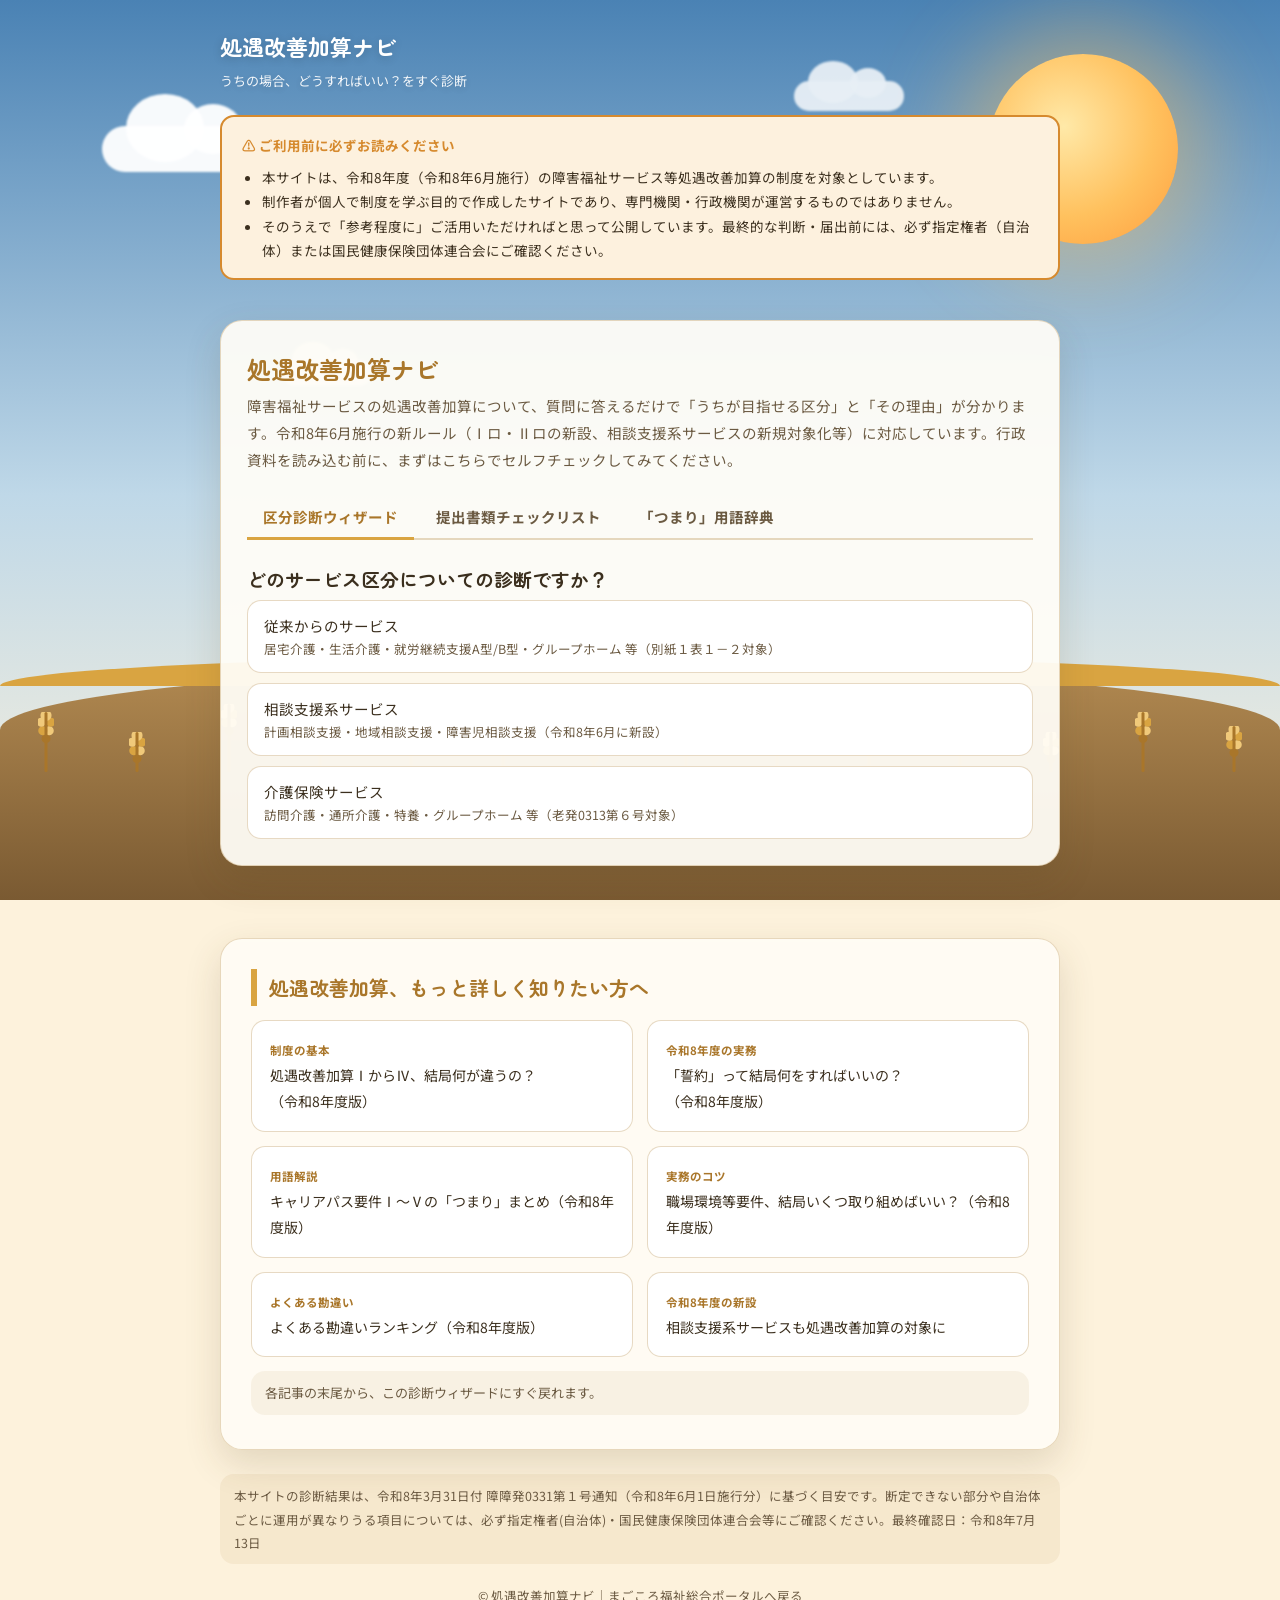
==== commit 58b23681: "Update index.html" ====
--- a/index.html
+++ b/index.html
@@ -86,7 +86,7 @@
           <p>正式には「任用要件・賃金体系の整備等」。つまり――役職や職務内容に応じて「誰がどう昇進していくか」「給与はどう決まるか」を、書面のルールとして決めて、全職員に周知しておくことです。就業規則や内規に明文化されていることが条件になります。令和8年度は、⑧令和8年度特例要件を満たす事業所に限り、誓約による猶予が使えます。</p>
         </details>
         <details class="glossary-item">
-          <summary>「誓約」とは（令和8年度は条件つきに変更）</summary>
+          <summary>「誓約」とは<br>（令和8年度は条件つきに変更）</summary>
           <p>つまり――「今はまだ要件を満たしていないけれど、令和9年3月末までに整備します」と計画書で約束することです。ただし令和8年度は、キャリアパス要件Ⅰ〜Ⅲと職場環境等要件（全体14以上の水準）の誓約は、「⑧令和8年度特例要件」を満たす事業所に限られます。一方、キャリアパス要件Ⅳ（460万円要件）と、職場環境等要件（全体8以上の水準）の誓約は、条件なくどの事業所でも使えます。令和7年度までとルールが変わっているので注意してください。</p>
         </details>
         <details class="glossary-item">
@@ -106,7 +106,7 @@
           <p>正式には「昇給の仕組みの整備等」。つまり――経験年数や資格、あるいは人事評価などの基準に基づいて、昇給する仕組みを設けておくことです。</p>
         </details>
         <details class="glossary-item">
-          <summary>キャリアパス要件Ⅳとは（440万円→460万円に引き上げ）</summary>
+          <summary>キャリアパス要件Ⅳとは<br>（440万円→460万円に引き上げ）</summary>
           <p>つまり――事業所の中に、改善後の賃金が年額460万円以上となる職員を1人以上つくる、という要件です（令和7年度までは440万円でした）。誓約による猶予も使えます。また、職場環境等要件で「全体14以上」を実施していれば、この要件自体を満たしたものとみなす代替ルールが令和8年度から新設されました。</p>
         </details>
         <details class="glossary-item">
@@ -149,11 +149,11 @@
       <div class="article-card-grid">
         <a class="article-card" href="column-01.html">
           <span class="cat">制度の基本</span><br>
-          処遇改善加算ⅠからⅣ、結局何が違うの？（令和8年度版）
+          処遇改善加算ⅠからⅣ、結局何が違うの？<br>（令和8年度版）
         </a>
         <a class="article-card" href="column-02.html">
           <span class="cat">令和8年度の実務</span><br>
-          「誓約」って結局何をすればいいの？（令和8年度版）
+          「誓約」って結局何をすればいいの？<br>（令和8年度版）
         </a>
         <a class="article-card" href="column-03.html">
           <span class="cat">用語解説</span><br>
@@ -172,7 +172,7 @@
           相談支援系サービスも処遇改善加算の対象に
         </a>
       </div>
-      <p class="section-note">記事は順次追加予定です。各記事の末尾から、この診断ウィザードにすぐ戻れます。</p>
+      <p class="section-note">各記事の末尾から、この診断ウィザードにすぐ戻れます。</p>
     </section>
   </div>
 
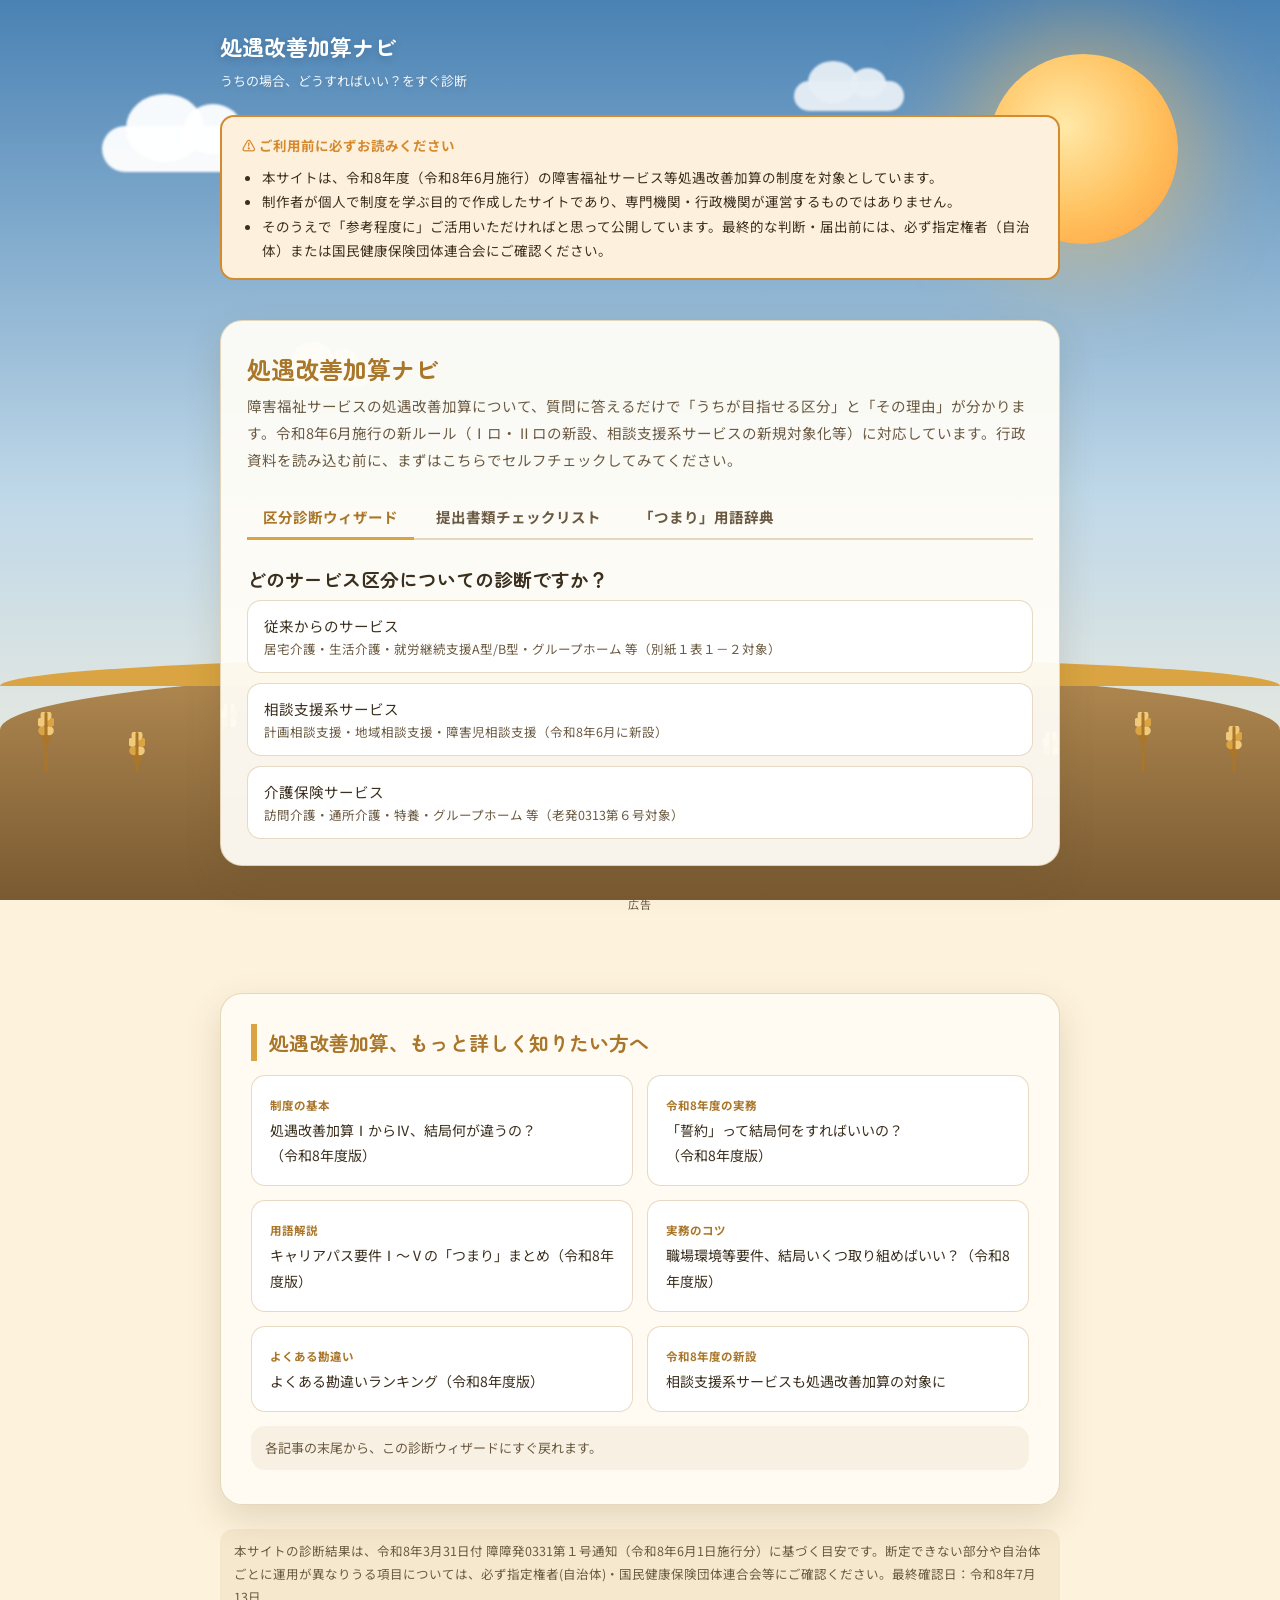
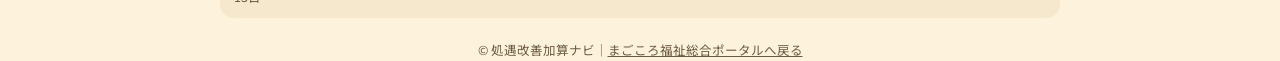
==== commit 42d89c96: "Update index.html" ====
--- a/index.html
+++ b/index.html
@@ -5,20 +5,11 @@
 <meta name="viewport" content="width=device-width, initial-scale=1.0">
 <title>処遇改善加算ナビ｜うちの場合どうすればいいか、すぐ分かる（令和8年度版）</title>
 <meta name="description" content="障害福祉サービスの処遇改善加算(Ⅰイ・Ⅰロ・Ⅱイ・Ⅱロ・Ⅲ・Ⅳ、令和8年度改定対応)、うちの事業所はどの区分を目指せばいいか、質問に答えるだけで診断できる無料ツールです。相談支援系サービスの新規対象化にも対応。">
-
-<!-- ▼テスト中はnoindexを必ず設置。本番反映時にこの行を削除 -->
-<meta name="robots" content="noindex, nofollow">
-
-<!-- ▼正規URL(仮)。サブドメイン確定後、一括で本番URLに置換 -->
 <link rel="canonical" href="https://shogu-kaizen.pray-power-is-god-and-cocoro.com/">
-
-<!-- ▼favicon(ファイルは後日追加予定。設置コードのみ先行) -->
 <link rel="icon" href="favicon.ico" type="image/x-icon">
-
 <link rel="preconnect" href="https://fonts.googleapis.com">
 <link rel="preconnect" href="https://fonts.gstatic.com" crossorigin>
 <link href="https://fonts.googleapis.com/css2?family=Zen+Maru+Gothic:wght@500;700&family=Noto+Sans+JP:wght@400;500;700&display=swap" rel="stylesheet">
-
 <link rel="stylesheet" href="style.css?v=3">
 </head>
 <body>
@@ -127,7 +118,6 @@
 
   </section>
 
-  <!-- ▼Googleアドセンス設置枠(1)：サイト公開・審査通過後にコメントを解除してください
   <div class="ad-section">
     <p class="ad-label">広告</p>
     <ins class="adsbygoogle"
@@ -140,9 +130,8 @@
          (adsbygoogle = window.adsbygoogle || []).push({});
     </script>
   </div>
-  -->
 
-  <!-- SEO記事への導線 -->
+
   <div class="article-flow">
     <section class="glass-section">
       <h2>処遇改善加算、もっと詳しく知りたい方へ</h2>
